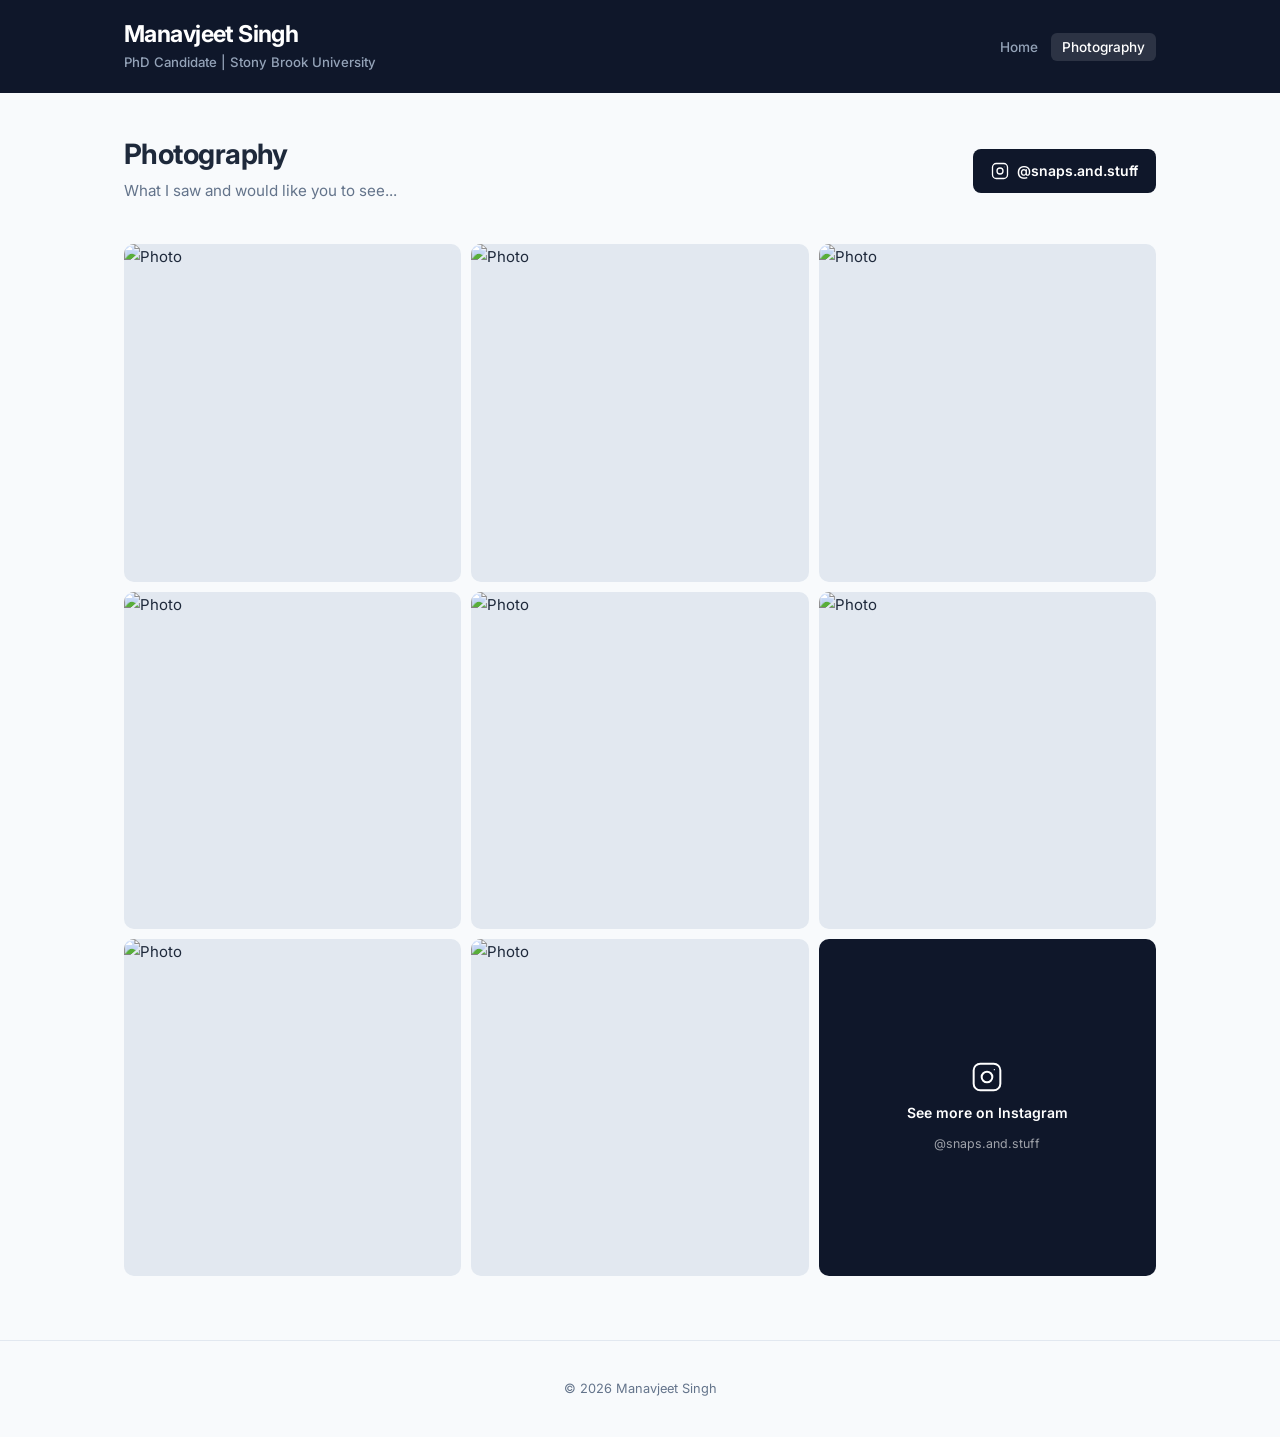
==== photography.html @ 8350bb3b "update" ====
<!DOCTYPE html>
<html lang="en">

<head>
    <meta charset="UTF-8">
    <meta name="viewport" content="width=device-width, initial-scale=1.0">
    <title>Photography | Manavjeet Singh</title>
    <link rel="stylesheet" href="css/style.css">
    <link rel="stylesheet" href="css/photography.css">
    <link rel="preconnect" href="https://fonts.googleapis.com">
    <link rel="preconnect" href="https://fonts.gstatic.com" crossorigin>
    <link href="https://fonts.googleapis.com/css2?family=Inter:wght@400;500;600;700&display=swap" rel="stylesheet">
</head>

<body>
    <header class="site-header">
        <div class="container">
            <div class="header-brand">
                <h1>Manavjeet Singh</h1>
                <p>PhD Candidate | Stony Brook University</p>
            </div>
            <nav class="site-nav">
                <ul>
                    <li><a href="index.html">Home</a></li>
                    <li><a href="photography.html" class="nav-active">Photography</a></li>
                </ul>
            </nav>
        </div>
    </header>

    <main>
        <div class="container photo-page">

            <div class="photo-hero">
                <div class="photo-hero-text">
                    <h2>Photography</h2>
                    <p>What I saw and would like you to see...</p>
                </div>
                <a href="https://www.instagram.com/snaps.and.stuff/" target="_blank" rel="noopener" class="ig-button">
                    <svg class="ig-icon" viewBox="0 0 24 24" fill="none" stroke="currentColor" stroke-width="1.75" stroke-linecap="round" stroke-linejoin="round">
                        <rect x="2" y="2" width="20" height="20" rx="5" ry="5"/>
                        <circle cx="12" cy="12" r="4"/>
                        <circle cx="17.5" cy="6.5" r="0.5" fill="currentColor" stroke="none"/>
                    </svg>
                    @snaps.and.stuff
                </a>
            </div>

            <div class="ig-feed-wrapper">
                <div class="ig-grid">
                    <div class="ig-card" data-src="photography/DSC00305.jpg"><img src="photography/DSC00305.jpg" alt="Photo"><div class="ig-card-overlay"><svg viewBox="0 0 24 24" fill="none" stroke="currentColor" stroke-width="2" stroke-linecap="round" stroke-linejoin="round"><polyline points="15 3 21 3 21 9"/><polyline points="9 21 3 21 3 15"/><line x1="21" y1="3" x2="14" y2="10"/><line x1="3" y1="21" x2="10" y2="14"/></svg></div></div>
                    <div class="ig-card" data-src="photography/DSC00427.jpg"><img src="photography/DSC00427.jpg" alt="Photo"><div class="ig-card-overlay"><svg viewBox="0 0 24 24" fill="none" stroke="currentColor" stroke-width="2" stroke-linecap="round" stroke-linejoin="round"><polyline points="15 3 21 3 21 9"/><polyline points="9 21 3 21 3 15"/><line x1="21" y1="3" x2="14" y2="10"/><line x1="3" y1="21" x2="10" y2="14"/></svg></div></div>
                    <div class="ig-card" data-src="photography/DSC00479.jpg"><img src="photography/DSC00479.jpg" alt="Photo"><div class="ig-card-overlay"><svg viewBox="0 0 24 24" fill="none" stroke="currentColor" stroke-width="2" stroke-linecap="round" stroke-linejoin="round"><polyline points="15 3 21 3 21 9"/><polyline points="9 21 3 21 3 15"/><line x1="21" y1="3" x2="14" y2="10"/><line x1="3" y1="21" x2="10" y2="14"/></svg></div></div>
                    <div class="ig-card" data-src="photography/DSC00781.jpg"><img src="photography/DSC00781.jpg" alt="Photo"><div class="ig-card-overlay"><svg viewBox="0 0 24 24" fill="none" stroke="currentColor" stroke-width="2" stroke-linecap="round" stroke-linejoin="round"><polyline points="15 3 21 3 21 9"/><polyline points="9 21 3 21 3 15"/><line x1="21" y1="3" x2="14" y2="10"/><line x1="3" y1="21" x2="10" y2="14"/></svg></div></div>
                    <div class="ig-card" data-src="photography/DSC01305.jpg"><img src="photography/DSC01305.jpg" alt="Photo"><div class="ig-card-overlay"><svg viewBox="0 0 24 24" fill="none" stroke="currentColor" stroke-width="2" stroke-linecap="round" stroke-linejoin="round"><polyline points="15 3 21 3 21 9"/><polyline points="9 21 3 21 3 15"/><line x1="21" y1="3" x2="14" y2="10"/><line x1="3" y1="21" x2="10" y2="14"/></svg></div></div>
                    <div class="ig-card" data-src="photography/DSC02558_01.jpg"><img src="photography/DSC02558_01.jpg" alt="Photo"><div class="ig-card-overlay"><svg viewBox="0 0 24 24" fill="none" stroke="currentColor" stroke-width="2" stroke-linecap="round" stroke-linejoin="round"><polyline points="15 3 21 3 21 9"/><polyline points="9 21 3 21 3 15"/><line x1="21" y1="3" x2="14" y2="10"/><line x1="3" y1="21" x2="10" y2="14"/></svg></div></div>
                    <div class="ig-card" data-src="photography/DSC02604.jpg"><img src="photography/DSC02604.jpg" alt="Photo"><div class="ig-card-overlay"><svg viewBox="0 0 24 24" fill="none" stroke="currentColor" stroke-width="2" stroke-linecap="round" stroke-linejoin="round"><polyline points="15 3 21 3 21 9"/><polyline points="9 21 3 21 3 15"/><line x1="21" y1="3" x2="14" y2="10"/><line x1="3" y1="21" x2="10" y2="14"/></svg></div></div>
                    <div class="ig-card" data-src="photography/DSC02608_01.jpg"><img src="photography/DSC02608_01.jpg" alt="Photo"><div class="ig-card-overlay"><svg viewBox="0 0 24 24" fill="none" stroke="currentColor" stroke-width="2" stroke-linecap="round" stroke-linejoin="round"><polyline points="15 3 21 3 21 9"/><polyline points="9 21 3 21 3 15"/><line x1="21" y1="3" x2="14" y2="10"/><line x1="3" y1="21" x2="10" y2="14"/></svg></div></div>
                    <a class="ig-more" href="https://www.instagram.com/snaps.and.stuff/" target="_blank" rel="noopener">
                        <svg viewBox="0 0 24 24" fill="none" stroke="currentColor" stroke-width="1.5" stroke-linecap="round" stroke-linejoin="round">
                            <rect x="2" y="2" width="20" height="20" rx="5" ry="5"/>
                            <circle cx="12" cy="12" r="4"/>
                            <circle cx="17.5" cy="6.5" r="0.5" fill="currentColor" stroke="none"/>
                        </svg>
                        <span>See more on Instagram</span>
                        <small>@snaps.and.stuff</small>
                    </a>
                </div>
            </div>

        </div>
    </main>

    <!-- Lightbox -->
    <div class="lightbox" id="lightbox">
        <button class="lightbox-close" id="lightbox-close">&times;</button>
        <button class="lightbox-prev" id="lightbox-prev">&#8249;</button>
        <img class="lightbox-img" id="lightbox-img" src="" alt="Expanded photo">
        <button class="lightbox-next" id="lightbox-next">&#8250;</button>
    </div>

    <footer class="site-footer">
        <div class="container">
            <p>&copy; 2026 Manavjeet Singh</p>
        </div>
    </footer>

    <script>
        const cards = Array.from(document.querySelectorAll('.ig-card'));
        const lightbox = document.getElementById('lightbox');
        const lightboxImg = document.getElementById('lightbox-img');
        let current = 0;

        function open(index) {
            current = index;
            lightboxImg.src = cards[current].dataset.src;
            lightbox.classList.add('active');
            document.body.style.overflow = 'hidden';
        }

        function close() {
            lightbox.classList.remove('active');
            document.body.style.overflow = '';
        }

        function prev() { open((current - 1 + cards.length) % cards.length); }
        function next() { open((current + 1) % cards.length); }

        cards.forEach((card, i) => card.addEventListener('click', () => open(i)));
        document.getElementById('lightbox-close').addEventListener('click', close);
        document.getElementById('lightbox-prev').addEventListener('click', prev);
        document.getElementById('lightbox-next').addEventListener('click', next);
        lightbox.addEventListener('click', e => { if (e.target === lightbox) close(); });
        document.addEventListener('keydown', e => {
            if (!lightbox.classList.contains('active')) return;
            if (e.key === 'Escape') close();
            if (e.key === 'ArrowLeft') prev();
            if (e.key === 'ArrowRight') next();
        });
    </script>
</body>

</html>
---- css/style.css ----
/* === RESET === */
*, *::before, *::after { box-sizing: border-box; }

:root {
    --bg:           #f8fafc;
    --surface:      #ffffff;
    --border:       #e2e8f0;
    --text:         #1e293b;
    --text-muted:   #64748b;
    --accent:       #4f46e5;
    --accent-hover: #4338ca;
    --accent-light: #eef2ff;
    --accent-border:#c7d2fe;

    --font: 'Inter', -apple-system, BlinkMacSystemFont, 'Segoe UI', sans-serif;
    --radius: 10px;
    --shadow-sm: 0 1px 3px rgba(0,0,0,0.07), 0 1px 2px rgba(0,0,0,0.04);
    --shadow-md: 0 4px 14px rgba(0,0,0,0.08);
}

body {
    font-family: var(--font);
    font-size: 15px;
    line-height: 1.7;
    color: var(--text);
    background: var(--bg);
    margin: 0;
    -webkit-font-smoothing: antialiased;
}

h1, h2, h3 {
    font-weight: 700;
    line-height: 1.25;
    margin-top: 0;
    color: var(--text);
}

a {
    color: var(--accent);
    text-decoration: none;
    transition: color 0.15s ease;
}
a:hover { color: var(--accent-hover); }

/* === LAYOUT === */
.container {
    max-width: 1080px;
    margin: 0 auto;
    padding: 0 24px;
}

.two-column {
    display: grid;
    grid-template-columns: 272px 1fr;
    gap: 40px;
    padding: 40px 0 64px;
    align-items: start;
}

.left-col {
    position: sticky;
    top: 24px;
    height: fit-content;
}

.right-col { min-width: 0; }

/* === HEADER === */
.site-header {
    background: #0f172a;
    border-bottom: none;
    padding: 20px 0;
}

.site-header .container {
    display: flex;
    align-items: center;
    justify-content: space-between;
    gap: 16px;
    flex-wrap: wrap;
}

.header-brand h1 {
    font-size: 1.45rem;
    letter-spacing: -0.025em;
    margin: 0 0 2px;
    color: #ffffff;
}

.header-brand p {
    font-size: 0.825rem;
    color: #94a3b8;
    margin: 0;
    font-weight: 500;
}

.site-nav ul {
    list-style: none;
    padding: 0;
    margin: 0;
    display: flex;
    gap: 2px;
    flex-wrap: wrap;
}

.site-nav a {
    color: #94a3b8;
    font-size: 0.85rem;
    font-weight: 500;
    padding: 6px 11px;
    border-radius: 6px;
    transition: color 0.15s ease, background 0.15s ease;
}
.site-nav a:hover {
    color: #ffffff;
    background: rgba(255, 255, 255, 0.08);
    text-decoration: none;
}

.site-nav a[href="photography.html"] {
    color: #fdba74;
    background: rgba(249, 115, 22, 0.18);
}

.site-nav a[href="photography.html"]:hover {
    color: #ffffff;
    background: rgba(249, 115, 22, 0.35);
}

/* === ABOUT SIDEBAR === */
.about-content {
    background: var(--surface);
    border: 1px solid var(--border);
    border-radius: var(--radius);
    padding: 28px 22px;
    text-align: center;
    box-shadow: var(--shadow-sm);
}

.profile-photo {
    width: 185px;
    height: 185px;
    object-fit: cover;
    border-radius: 25%;
    border: 1px solid var(--accent);
    box-shadow: 0 0 0 5px var(--accent-light);
    margin: 0 auto 20px;
    display: block;
    transform: scale(1.12);
    transform-origin: center center;
}

.about-text h2 {
    font-size: 1.1rem;
    margin-bottom: 12px;
    padding-bottom: 12px;
    border-bottom: 1px solid var(--border);
}

.about-text p {
    font-size: 0.855rem;
    color: var(--text-muted);
    line-height: 1.7;
    text-align: left;
    margin-bottom: 0;
}

.about-text h3 {
    font-size: 0.7rem;
    font-weight: 600;
    text-transform: uppercase;
    letter-spacing: 0.09em;
    color: var(--text-muted);
    margin: 20px 0 10px;
    text-align: left;
}

.contact-info {
    text-align: left;
    font-size: 0.855rem;
}

.contact-info p {
    font-size: 0.855rem;
    color: var(--text);
    margin: 0 0 6px;
    text-align: left;
}

/* === SECTIONS === */
.content-section {
    margin-bottom: 52px;
}

.content-section h2 {
    font-size: 1.25rem;
    letter-spacing: -0.015em;
    margin-bottom: 20px;
    display: flex;
    align-items: center;
    gap: 10px;
}

.content-section h2::before {
    content: '';
    display: inline-block;
    width: 4px;
    height: 20px;
    background: var(--accent);
    border-radius: 2px;
    flex-shrink: 0;
}

/* Remove scroll restriction from research section */
.scrollable-content {
    border: none;
    padding: 0;
    background: transparent;
    max-height: none;
    overflow: visible;
}

/* === CARDS === */
.card {
    background: var(--surface);
    border: 1px solid var(--border);
    border-radius: var(--radius);
    padding: 20px 22px;
    margin-bottom: 14px;
    transition: box-shadow 0.2s ease, border-color 0.2s ease;
}

.card:hover {
    box-shadow: var(--shadow-md);
    border-color: var(--accent-border);
}

.card h3 {
    font-size: 0.95rem;
    font-weight: 600;
    margin-bottom: 7px;
    color: var(--text);
}

.card .dates {
    display: inline-block;
    font-size: 0.75rem;
    font-weight: 600;
    color: var(--accent);
    background: var(--accent-light);
    padding: 2px 9px;
    border-radius: 20px;
    margin-bottom: 12px;
    font-style: normal;
    letter-spacing: 0.01em;
}

.card p {
    font-size: 0.855rem;
    color: var(--text-muted);
    margin: 0;
    line-height: 1.7;
}

.card ul {
    padding-left: 18px;
    margin: 8px 0 0;
}

.card li {
    font-size: 0.855rem;
    color: var(--text-muted);
    margin-bottom: 6px;
    line-height: 1.65;
}

/* === CARD WITH IMAGE === */
.card--with-image {
    display: flex;
    gap: 20px;
    align-items: center;
    padding: 0;
    overflow: hidden;
}

.card-image {
    width: 260px;
    height: 160px;
    object-fit: cover;
    flex-shrink: 0;
    border-radius: calc(var(--radius) - 2px);
    display: block;
    background: var(--accent-light);
    align-self: center;
    margin: 12px 0 12px 12px;
}

.card-image--contain {
    object-fit: contain;
    padding: 8px;
    background: transparent;
}

.card--with-image .card-body {
    padding: 20px 22px 20px 0;
    flex: 1;
    min-width: 0;
}

@media (max-width: 560px) {
    .card--with-image {
        flex-direction: column;
        gap: 0;
    }
    .card-image {
        width: 100%;
        height: 180px;
        border-radius: calc(var(--radius) - 1px) calc(var(--radius) - 1px) 0 0;
    }
    .card--with-image .card-body {
        padding: 16px;
    }
}

/* === EXPERIENCE CARDS === */
.exp-card {
    display: flex;
    gap: 16px;
    align-items: center;
}

.exp-logo {
    width: 72px;
    height: 72px;
    object-fit: contain;
    flex-shrink: 0;
    border-radius: 8px;
    border: 1px solid var(--border);
    background: var(--bg);
    padding: 6px;
}

.exp-body {
    flex: 1;
    min-width: 0;
}

.exp-body h3 { margin-bottom: 6px; }

/* === PUBLICATIONS === */
#publications ul {
    list-style: none;
    padding: 0;
    margin: 0;
}

#publications li {
    display: flex;
    gap: 10px;
    align-items: baseline;
    padding: 8px 0;
    border-bottom: 1px solid var(--border);
    font-size: 0.855rem;
    line-height: 1.65;
}

#publications li:first-child {
    border-top: 1px solid var(--border);
}

.pdf-link {
    display: inline-block;
    font-size: 0.72rem;
    font-weight: 700;
    color: white;
    background: var(--accent);
    padding: 3px 8px;
    border-radius: 5px;
    white-space: nowrap;
    flex-shrink: 0;
    margin-top: 2px;
    letter-spacing: 0.01em;
    transition: background 0.15s ease;
}
.pdf-link:hover {
    background: var(--accent-hover);
    color: white;
    text-decoration: none;
}

.citation-text { color: var(--text-muted); }
.citation-text strong { color: var(--text); font-weight: 600; }

/* === FOOTER === */
.site-footer {
    text-align: center;
    padding: 24px 0;
    border-top: 1px solid var(--border);
    font-size: 0.8rem;
    color: var(--text-muted);
}

/* === RESPONSIVE === */
@media (max-width: 860px) {
    .site-header .container {
        flex-direction: column;
        text-align: center;
    }
    .header-brand p { text-align: center; }
    .site-nav ul { justify-content: center; }

    .two-column {
        grid-template-columns: 1fr;
        gap: 24px;
        padding: 24px 0 40px;
    }

    .left-col {
        position: static;
        max-width: 420px;
        margin: 0 auto;
        width: 100%;
    }

    .about-text p,
    .about-text h3,
    .contact-info,
    .contact-info p { text-align: center; }
}

@media (max-width: 560px) {
    .site-header h1 { font-size: 1.3rem; }
    .card { padding: 16px; }
    #publications li { flex-direction: column; gap: 8px; }
}
---- css/photography.css ----
.nav-active {
    color: white !important;
    background: rgba(255, 255, 255, 0.12) !important;
}

/* === PHOTO PAGE === */
.photo-page {
    padding-top: 44px;
    padding-bottom: 64px;
}

.photo-hero {
    display: flex;
    align-items: center;
    justify-content: space-between;
    gap: 24px;
    margin-bottom: 40px;
    flex-wrap: wrap;
}

.photo-hero-text h2 {
    font-size: 1.75rem;
    letter-spacing: -0.02em;
    margin-bottom: 6px;
}

.photo-hero-text p {
    font-size: 0.95rem;
    color: var(--text-muted);
    margin: 0;
}

.ig-button {
    display: inline-flex;
    align-items: center;
    gap: 8px;
    background: #0f172a;
    color: white;
    font-size: 0.875rem;
    font-weight: 600;
    padding: 10px 18px;
    border-radius: 8px;
    text-decoration: none;
    transition: background 0.15s ease;
    white-space: nowrap;
}

.ig-button:hover {
    background: #1e293b;
    color: white;
    text-decoration: none;
}

.ig-icon {
    width: 18px;
    height: 18px;
    flex-shrink: 0;
}

/* === FEED === */
.ig-feed-wrapper {
    width: 100%;
}

.ig-grid {
    display: grid;
    grid-template-columns: repeat(3, 1fr);
    gap: 10px;
}

.ig-card {
    display: block;
    position: relative;
    aspect-ratio: 1 / 1;
    border-radius: var(--radius);
    overflow: hidden;
    background: var(--border);
    text-decoration: none;
}

.ig-card img {
    width: 100%;
    height: 100%;
    object-fit: cover;
    display: block;
    transition: transform 0.3s ease;
}

.ig-card:hover img {
    transform: scale(1.04);
}

.ig-card-overlay {
    position: absolute;
    inset: 0;
    background: rgba(0, 0, 0, 0.35);
    display: flex;
    align-items: center;
    justify-content: center;
    opacity: 0;
    transition: opacity 0.2s ease;
}

.ig-card:hover .ig-card-overlay {
    opacity: 1;
}

.ig-card-overlay svg {
    width: 28px;
    height: 28px;
    color: white;
}

.ig-spacer {
    aspect-ratio: 1 / 1;
    visibility: hidden;
}

.ig-more {
    display: flex;
    flex-direction: column;
    align-items: center;
    justify-content: center;
    gap: 8px;
    aspect-ratio: 1 / 1;
    border-radius: var(--radius);
    background: #0f172a;
    color: white;
    text-decoration: none;
    transition: background 0.15s ease;
}

.ig-more:hover {
    background: #1e293b;
    color: white;
    text-decoration: none;
}

.ig-more svg {
    width: 32px;
    height: 32px;
}

.ig-more span {
    font-size: 0.875rem;
    font-weight: 600;
}

.ig-more small {
    font-size: 0.775rem;
    opacity: 0.6;
}

/* === LIGHTBOX === */
.lightbox {
    display: none;
    position: fixed;
    inset: 0;
    background: rgba(0, 0, 0, 0.92);
    z-index: 1000;
    align-items: center;
    justify-content: center;
}

.lightbox.active {
    display: flex;
}

.lightbox-img {
    max-width: 90vw;
    max-height: 90vh;
    object-fit: contain;
    border-radius: 6px;
    display: block;
    user-select: none;
}

.lightbox-close {
    position: fixed;
    top: 20px;
    right: 28px;
    background: none;
    border: none;
    color: white;
    font-size: 2.5rem;
    line-height: 1;
    cursor: pointer;
    opacity: 0.7;
    transition: opacity 0.15s ease;
    padding: 0;
}

.lightbox-close:hover { opacity: 1; }

.lightbox-prev,
.lightbox-next {
    position: fixed;
    top: 50%;
    transform: translateY(-50%);
    background: rgba(255, 255, 255, 0.1);
    border: none;
    color: white;
    font-size: 2.5rem;
    line-height: 1;
    cursor: pointer;
    padding: 12px 18px;
    border-radius: 6px;
    opacity: 0.7;
    transition: opacity 0.15s ease, background 0.15s ease;
}

.lightbox-prev { left: 20px; }
.lightbox-next { right: 20px; }

.lightbox-prev:hover,
.lightbox-next:hover {
    opacity: 1;
    background: rgba(255, 255, 255, 0.18);
}

@media (max-width: 900px) {
    .ig-grid {
        grid-template-columns: repeat(2, 1fr);
    }
}

@media (max-width: 600px) {
    .photo-hero {
        flex-direction: column;
        align-items: flex-start;
    }
    .ig-grid {
        grid-template-columns: 1fr;
    }
}
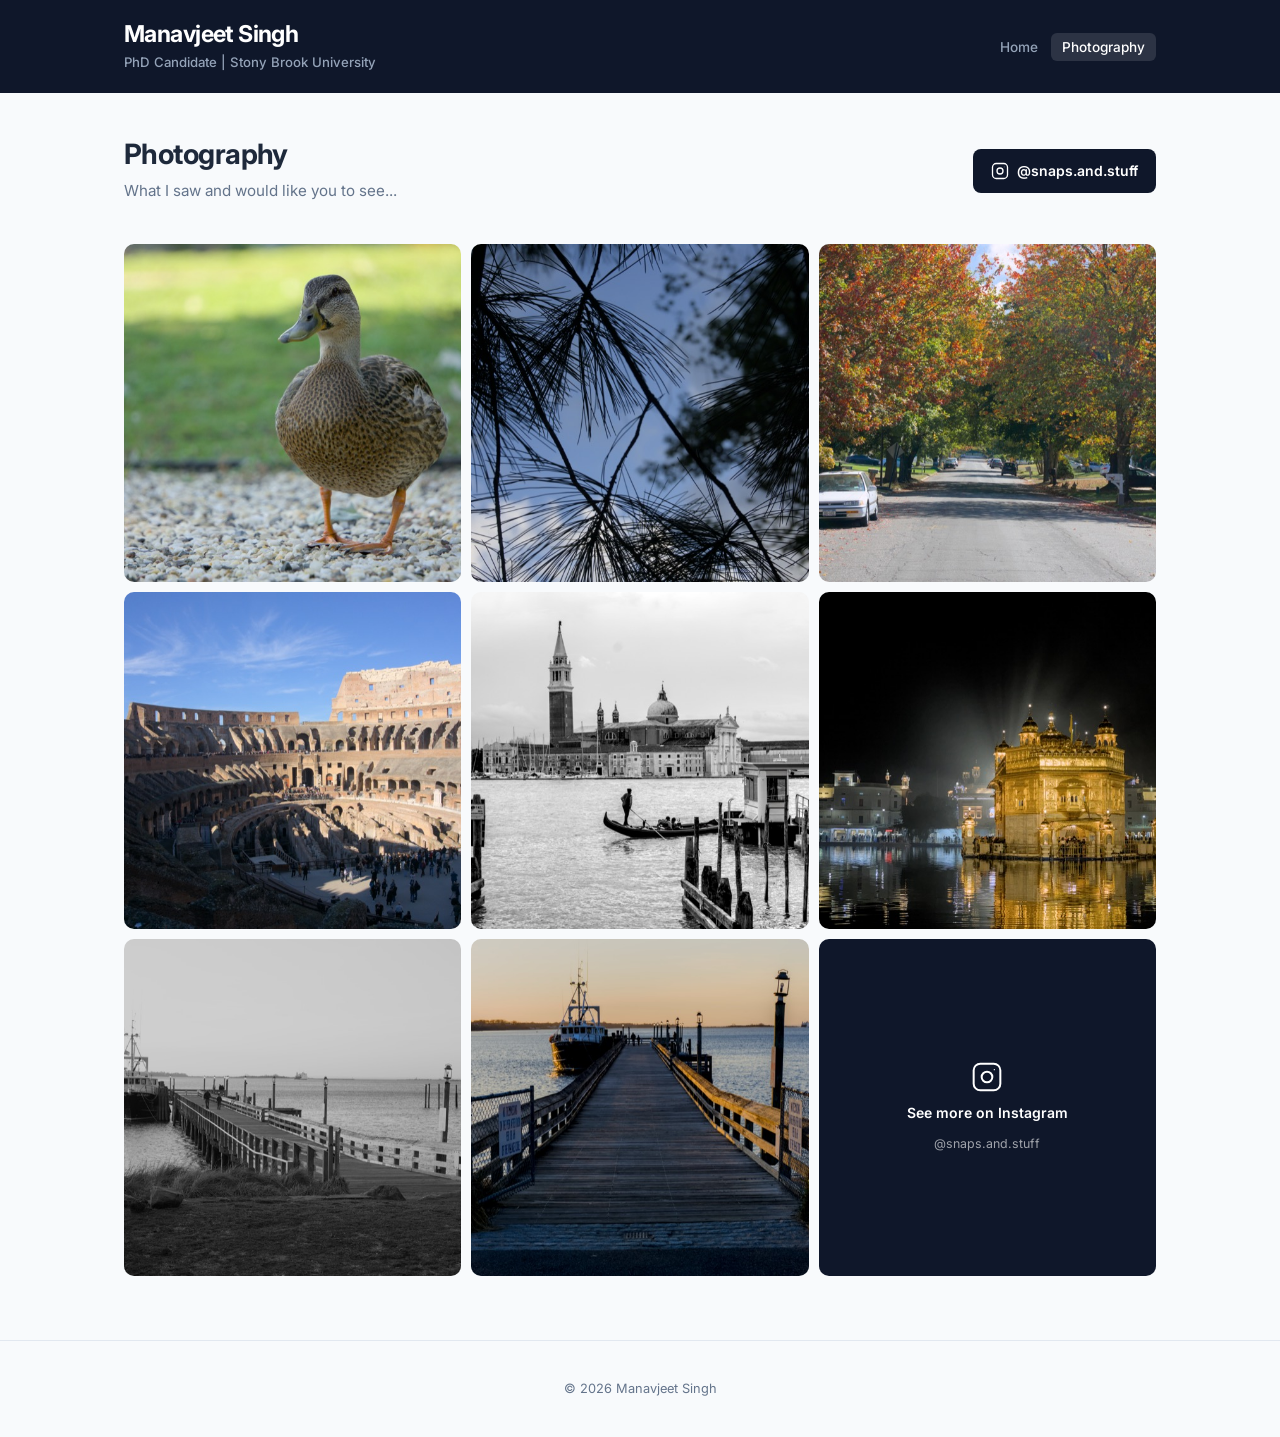
==== commit d5d5620c: "update" ====
--- a/photography.html
+++ b/photography.html
@@ -48,14 +48,14 @@
 
             <div class="ig-feed-wrapper">
                 <div class="ig-grid">
-                    <div class="ig-card" data-src="photography/DSC00305.jpg"><img src="photography/DSC00305.jpg" alt="Photo"><div class="ig-card-overlay"><svg viewBox="0 0 24 24" fill="none" stroke="currentColor" stroke-width="2" stroke-linecap="round" stroke-linejoin="round"><polyline points="15 3 21 3 21 9"/><polyline points="9 21 3 21 3 15"/><line x1="21" y1="3" x2="14" y2="10"/><line x1="3" y1="21" x2="10" y2="14"/></svg></div></div>
-                    <div class="ig-card" data-src="photography/DSC00427.jpg"><img src="photography/DSC00427.jpg" alt="Photo"><div class="ig-card-overlay"><svg viewBox="0 0 24 24" fill="none" stroke="currentColor" stroke-width="2" stroke-linecap="round" stroke-linejoin="round"><polyline points="15 3 21 3 21 9"/><polyline points="9 21 3 21 3 15"/><line x1="21" y1="3" x2="14" y2="10"/><line x1="3" y1="21" x2="10" y2="14"/></svg></div></div>
-                    <div class="ig-card" data-src="photography/DSC00479.jpg"><img src="photography/DSC00479.jpg" alt="Photo"><div class="ig-card-overlay"><svg viewBox="0 0 24 24" fill="none" stroke="currentColor" stroke-width="2" stroke-linecap="round" stroke-linejoin="round"><polyline points="15 3 21 3 21 9"/><polyline points="9 21 3 21 3 15"/><line x1="21" y1="3" x2="14" y2="10"/><line x1="3" y1="21" x2="10" y2="14"/></svg></div></div>
-                    <div class="ig-card" data-src="photography/DSC00781.jpg"><img src="photography/DSC00781.jpg" alt="Photo"><div class="ig-card-overlay"><svg viewBox="0 0 24 24" fill="none" stroke="currentColor" stroke-width="2" stroke-linecap="round" stroke-linejoin="round"><polyline points="15 3 21 3 21 9"/><polyline points="9 21 3 21 3 15"/><line x1="21" y1="3" x2="14" y2="10"/><line x1="3" y1="21" x2="10" y2="14"/></svg></div></div>
-                    <div class="ig-card" data-src="photography/DSC01305.jpg"><img src="photography/DSC01305.jpg" alt="Photo"><div class="ig-card-overlay"><svg viewBox="0 0 24 24" fill="none" stroke="currentColor" stroke-width="2" stroke-linecap="round" stroke-linejoin="round"><polyline points="15 3 21 3 21 9"/><polyline points="9 21 3 21 3 15"/><line x1="21" y1="3" x2="14" y2="10"/><line x1="3" y1="21" x2="10" y2="14"/></svg></div></div>
-                    <div class="ig-card" data-src="photography/DSC02558_01.jpg"><img src="photography/DSC02558_01.jpg" alt="Photo"><div class="ig-card-overlay"><svg viewBox="0 0 24 24" fill="none" stroke="currentColor" stroke-width="2" stroke-linecap="round" stroke-linejoin="round"><polyline points="15 3 21 3 21 9"/><polyline points="9 21 3 21 3 15"/><line x1="21" y1="3" x2="14" y2="10"/><line x1="3" y1="21" x2="10" y2="14"/></svg></div></div>
-                    <div class="ig-card" data-src="photography/DSC02604.jpg"><img src="photography/DSC02604.jpg" alt="Photo"><div class="ig-card-overlay"><svg viewBox="0 0 24 24" fill="none" stroke="currentColor" stroke-width="2" stroke-linecap="round" stroke-linejoin="round"><polyline points="15 3 21 3 21 9"/><polyline points="9 21 3 21 3 15"/><line x1="21" y1="3" x2="14" y2="10"/><line x1="3" y1="21" x2="10" y2="14"/></svg></div></div>
-                    <div class="ig-card" data-src="photography/DSC02608_01.jpg"><img src="photography/DSC02608_01.jpg" alt="Photo"><div class="ig-card-overlay"><svg viewBox="0 0 24 24" fill="none" stroke="currentColor" stroke-width="2" stroke-linecap="round" stroke-linejoin="round"><polyline points="15 3 21 3 21 9"/><polyline points="9 21 3 21 3 15"/><line x1="21" y1="3" x2="14" y2="10"/><line x1="3" y1="21" x2="10" y2="14"/></svg></div></div>
+                    <div class="ig-card" data-src="photography/DSC00305.jpg"><img src="photography/thumbs/DSC00305.jpg" alt="Photo" loading="lazy"><div class="ig-card-overlay"><svg viewBox="0 0 24 24" fill="none" stroke="currentColor" stroke-width="2" stroke-linecap="round" stroke-linejoin="round"><polyline points="15 3 21 3 21 9"/><polyline points="9 21 3 21 3 15"/><line x1="21" y1="3" x2="14" y2="10"/><line x1="3" y1="21" x2="10" y2="14"/></svg></div></div>
+                    <div class="ig-card" data-src="photography/DSC00427.jpg"><img src="photography/thumbs/DSC00427.jpg" alt="Photo" loading="lazy"><div class="ig-card-overlay"><svg viewBox="0 0 24 24" fill="none" stroke="currentColor" stroke-width="2" stroke-linecap="round" stroke-linejoin="round"><polyline points="15 3 21 3 21 9"/><polyline points="9 21 3 21 3 15"/><line x1="21" y1="3" x2="14" y2="10"/><line x1="3" y1="21" x2="10" y2="14"/></svg></div></div>
+                    <div class="ig-card" data-src="photography/DSC00479.jpg"><img src="photography/thumbs/DSC00479.jpg" alt="Photo" loading="lazy"><div class="ig-card-overlay"><svg viewBox="0 0 24 24" fill="none" stroke="currentColor" stroke-width="2" stroke-linecap="round" stroke-linejoin="round"><polyline points="15 3 21 3 21 9"/><polyline points="9 21 3 21 3 15"/><line x1="21" y1="3" x2="14" y2="10"/><line x1="3" y1="21" x2="10" y2="14"/></svg></div></div>
+                    <div class="ig-card" data-src="photography/DSC00781.jpg"><img src="photography/thumbs/DSC00781.jpg" alt="Photo" loading="lazy"><div class="ig-card-overlay"><svg viewBox="0 0 24 24" fill="none" stroke="currentColor" stroke-width="2" stroke-linecap="round" stroke-linejoin="round"><polyline points="15 3 21 3 21 9"/><polyline points="9 21 3 21 3 15"/><line x1="21" y1="3" x2="14" y2="10"/><line x1="3" y1="21" x2="10" y2="14"/></svg></div></div>
+                    <div class="ig-card" data-src="photography/DSC01305.jpg"><img src="photography/thumbs/DSC01305.jpg" alt="Photo" loading="lazy"><div class="ig-card-overlay"><svg viewBox="0 0 24 24" fill="none" stroke="currentColor" stroke-width="2" stroke-linecap="round" stroke-linejoin="round"><polyline points="15 3 21 3 21 9"/><polyline points="9 21 3 21 3 15"/><line x1="21" y1="3" x2="14" y2="10"/><line x1="3" y1="21" x2="10" y2="14"/></svg></div></div>
+                    <div class="ig-card" data-src="photography/DSC02558_01.jpg"><img src="photography/thumbs/DSC02558_01.jpg" alt="Photo" loading="lazy"><div class="ig-card-overlay"><svg viewBox="0 0 24 24" fill="none" stroke="currentColor" stroke-width="2" stroke-linecap="round" stroke-linejoin="round"><polyline points="15 3 21 3 21 9"/><polyline points="9 21 3 21 3 15"/><line x1="21" y1="3" x2="14" y2="10"/><line x1="3" y1="21" x2="10" y2="14"/></svg></div></div>
+                    <div class="ig-card" data-src="photography/DSC02604.jpg"><img src="photography/thumbs/DSC02604.jpg" alt="Photo" loading="lazy"><div class="ig-card-overlay"><svg viewBox="0 0 24 24" fill="none" stroke="currentColor" stroke-width="2" stroke-linecap="round" stroke-linejoin="round"><polyline points="15 3 21 3 21 9"/><polyline points="9 21 3 21 3 15"/><line x1="21" y1="3" x2="14" y2="10"/><line x1="3" y1="21" x2="10" y2="14"/></svg></div></div>
+                    <div class="ig-card" data-src="photography/DSC02608_01.jpg"><img src="photography/thumbs/DSC02608_01.jpg" alt="Photo" loading="lazy"><div class="ig-card-overlay"><svg viewBox="0 0 24 24" fill="none" stroke="currentColor" stroke-width="2" stroke-linecap="round" stroke-linejoin="round"><polyline points="15 3 21 3 21 9"/><polyline points="9 21 3 21 3 15"/><line x1="21" y1="3" x2="14" y2="10"/><line x1="3" y1="21" x2="10" y2="14"/></svg></div></div>
                     <a class="ig-more" href="https://www.instagram.com/snaps.and.stuff/" target="_blank" rel="noopener">
                         <svg viewBox="0 0 24 24" fill="none" stroke="currentColor" stroke-width="1.5" stroke-linecap="round" stroke-linejoin="round">
                             <rect x="2" y="2" width="20" height="20" rx="5" ry="5"/>
